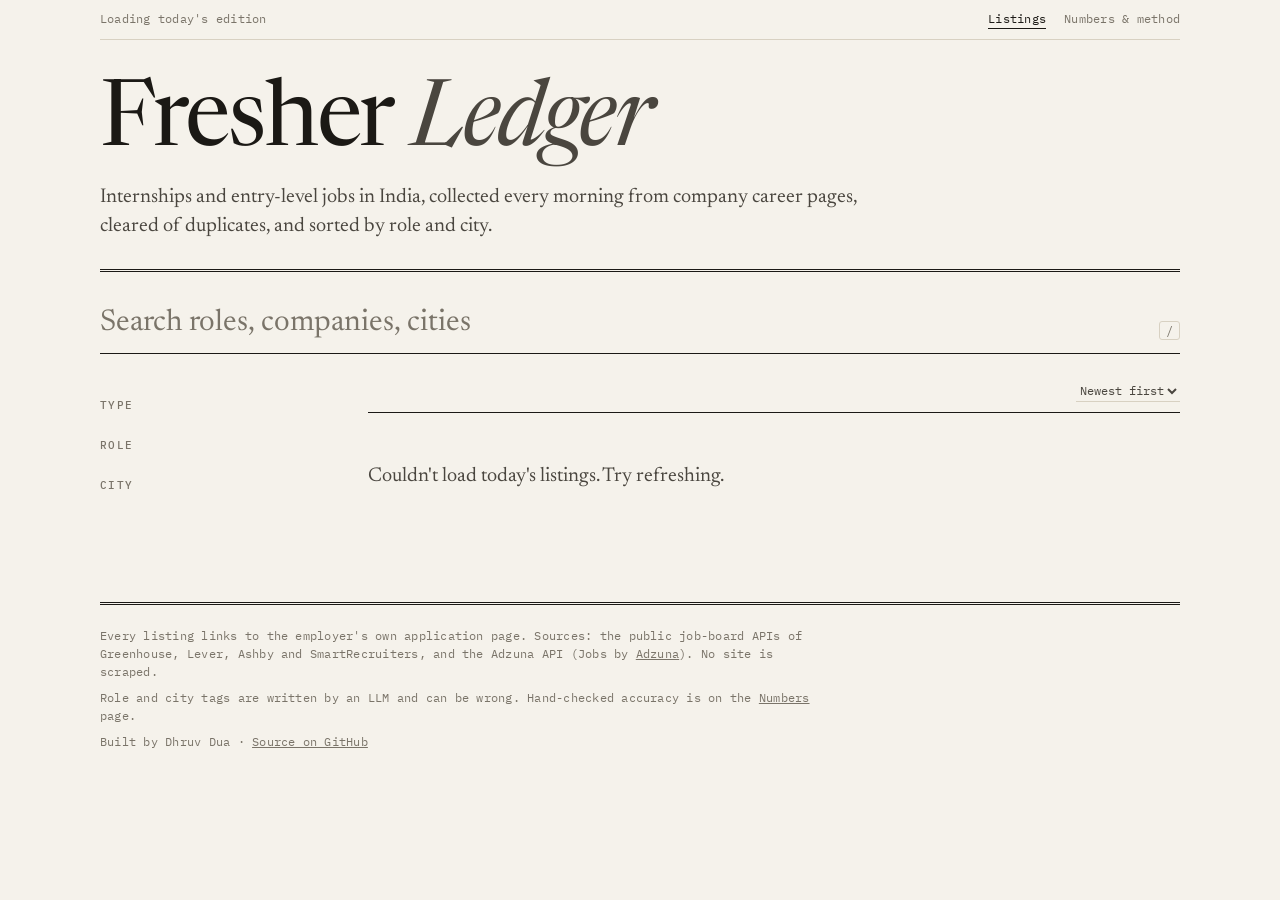
==== site/index.html @ 1c235fac "Fresher Ledger: daily pipeline, LLM tagging, static site, eval tooling Co-Authored-By: Claude Opus 5" ====
<!doctype html>
<html lang="en">
<head>
  <meta charset="utf-8">
  <meta name="viewport" content="width=device-width, initial-scale=1">
  <title>Fresher Ledger: internships and entry-level jobs in India</title>
  <meta name="description" content="Internships and fresher jobs in India, collected every morning from company career pages, de-duplicated and sorted by role and city.">
  <link rel="icon" href="data:image/svg+xml,<svg xmlns='http://www.w3.org/2000/svg' viewBox='0 0 32 32'><rect width='32' height='32' fill='%231b1915'/><text x='16' y='23' font-family='Georgia' font-size='20' fill='%23f5f2eb' text-anchor='middle'>F</text></svg>">
  <link rel="preconnect" href="https://fonts.googleapis.com">
  <link rel="preconnect" href="https://fonts.gstatic.com" crossorigin>
  <link href="https://fonts.googleapis.com/css2?family=IBM+Plex+Mono:wght@400;500&family=IBM+Plex+Sans:wght@400;500&family=Newsreader:ital,opsz,wght@0,6..72,400;0,6..72,600;1,6..72,400&display=swap" rel="stylesheet">
  <link rel="stylesheet" href="style.css">
</head>
<body>
  <div class="wrap">
    <div class="topline mono">
      <span id="updated">Loading today's edition</span>
      <nav aria-label="Pages">
        <a href="./" aria-current="page">Listings</a>
        <a href="stats.html">Numbers &amp; method</a>
      </nav>
    </div>

    <header class="masthead">
      <h1>Fresher <em>Ledger</em></h1>
      <p class="dek">Internships and entry-level jobs in India, collected every morning from
        company career pages, cleared of duplicates, and sorted by role and city.</p>
    </header>

    <div class="search" role="search">
      <label for="q" class="visually-hidden">Search jobs</label>
      <input id="q" type="search" autocomplete="off" spellcheck="false"
             placeholder="Search roles, companies, cities">
      <kbd aria-hidden="true">/</kbd>
    </div>

    <div class="layout">
      <aside class="filters" aria-label="Filters">
        <details id="filterbox">
          <summary class="mono"><span id="filtersummary">Filter by role, city, type</span></summary>
          <div class="facet"><h2>Type</h2><ul id="f-level"></ul></div>
          <div class="facet"><h2>Role</h2><ul id="f-role"></ul></div>
          <div class="facet"><h2>City</h2><ul id="f-city"></ul></div>
        </details>
      </aside>

      <main>
        <div class="resultbar">
          <div class="count" id="count" aria-live="polite"></div>
          <div class="actions">
            <button class="linkbtn" id="clear" hidden>Clear filters</button>
            <label class="visually-hidden" for="sort">Sort</label>
            <select id="sort" class="sort">
              <option value="new">Newest first</option>
              <option value="company">Company A–Z</option>
            </select>
          </div>
        </div>
        <ol class="list" id="list"><li class="skeleton">Fetching listings…</li></ol>
        <button class="morebtn" id="more" hidden>Show more</button>
      </main>
    </div>

    <footer class="mono">
      <p>Every listing links to the employer's own application page. Sources: the public job-board
        APIs of Greenhouse, Lever, Ashby and SmartRecruiters, and the Adzuna API (Jobs by
        <a href="https://www.adzuna.in" rel="noopener">Adzuna</a>). No site is scraped.</p>
      <p>Role and city tags are written by an LLM and can be wrong. Hand-checked accuracy is on the
        <a href="stats.html">Numbers</a> page.</p>
      <p>Built by Dhruv Dua · <a href="https://github.com/100XCreatorAI/beep-fresher-jobs" rel="noopener">Source on GitHub</a></p>
    </footer>
  </div>
  <script src="app.js"></script>
</body>
</html>
---- site/style.css ----
/* ------------------------------------------------------------------
   Fresher Ledger: one stylesheet, no framework.
   The look is a printed ledger: paper, ink, hairline rules, one accent.
   ------------------------------------------------------------------ */

:root {
  --paper: #f5f2eb;
  --paper-2: #ece7dc;
  --ink: #1b1915;
  --ink-2: #4a463f;
  --muted: #7a7469;
  --rule: #d8d1c2;
  --accent: #b5401b;          /* vermilion: used only for "new", focus and active state */
  --serif: "Newsreader", Georgia, "Times New Roman", serif;
  --sans: "IBM Plex Sans", system-ui, -apple-system, "Segoe UI", sans-serif;
  --mono: "IBM Plex Mono", ui-monospace, Menlo, monospace;
  --wrap: 1120px;
}

@media (prefers-color-scheme: dark) {
  :root {
    --paper: #161512;
    --paper-2: #1f1d19;
    --ink: #ece7dc;
    --ink-2: #c9c2b4;
    --muted: #8f887b;
    --rule: #34312b;
    --accent: #e4774f;
  }
}

* { box-sizing: border-box; }
html { -webkit-text-size-adjust: 100%; }
body {
  margin: 0;
  background: var(--paper);
  color: var(--ink);
  font: 15px/1.5 var(--sans);
  -webkit-font-smoothing: antialiased;
}
a { color: inherit; }
::selection { background: var(--accent); color: var(--paper); }
:focus-visible { outline: 2px solid var(--accent); outline-offset: 2px; }

.wrap { max-width: var(--wrap); margin: 0 auto; padding: 0 20px; }
.mono { font-family: var(--mono); font-size: 12px; letter-spacing: .02em; }
.muted { color: var(--muted); }
.visually-hidden { position: absolute; width: 1px; height: 1px; overflow: hidden; clip: rect(0 0 0 0); }

/* ---------------------------------------------------------- masthead */

.topline {
  border-bottom: 1px solid var(--rule);
  padding: 10px 0;
  display: flex; gap: 16px; justify-content: space-between; flex-wrap: wrap;
  color: var(--muted);
}
.topline nav { display: flex; gap: 18px; }
.topline nav a { text-decoration: none; }
.topline nav a[aria-current="page"] { color: var(--ink); border-bottom: 1px solid var(--ink); }
.topline nav a:hover { color: var(--ink); }

.masthead { padding: 40px 0 28px; border-bottom: 3px double var(--ink); }
.masthead h1 {
  font: 400 clamp(44px, 9vw, 92px)/.95 var(--serif);
  letter-spacing: -.025em;
  margin: 0;
}
.masthead h1 em { font-style: italic; color: var(--ink-2); }
.dek {
  font: 400 clamp(17px, 2.2vw, 20px)/1.45 var(--serif);
  color: var(--ink-2);
  max-width: 40em;
  margin: 16px 0 0;
}

/* ---------------------------------------------------------- search */

.search { padding: 26px 0 8px; position: relative; }
.search input {
  width: 100%;
  border: 0; border-bottom: 1px solid var(--ink);
  background: transparent; color: var(--ink);
  font: 400 clamp(22px, 3.4vw, 30px)/1.3 var(--serif);
  padding: 6px 48px 10px 0;
  border-radius: 0;
  -webkit-appearance: none;
}
.search input::placeholder { color: var(--muted); }
.search input:focus { outline: none; border-bottom-color: var(--accent); }
.search kbd {
  position: absolute; right: 0; bottom: 22px;
  font: 12px var(--mono); color: var(--muted);
  border: 1px solid var(--rule); padding: 1px 6px; border-radius: 3px;
}

/* ---------------------------------------------------------- layout */

.layout { display: grid; grid-template-columns: 1fr; gap: 0; padding-bottom: 60px; }
@media (min-width: 900px) {
  .layout { grid-template-columns: 220px 1fr; gap: 48px; }
}

/* ---------------------------------------------------------- filters (index) */

.filters { padding-top: 18px; }
.filters details > summary {
  list-style: none; cursor: pointer;
  padding: 12px 0; border-bottom: 1px solid var(--rule);
  display: flex; justify-content: space-between;
}
.filters details > summary::-webkit-details-marker { display: none; }
.filters details > summary::after { content: "+"; font-family: var(--mono); }
.filters details[open] > summary::after { content: "−"; }
@media (min-width: 900px) {
  .filters details > summary { display: none; }
  .filters { position: sticky; top: 0; align-self: start; max-height: 100vh; overflow: auto; padding-bottom: 24px; }
}

.facet { margin: 18px 0 26px; }
.facet h2 {
  font: 500 11px var(--mono); text-transform: uppercase; letter-spacing: .12em;
  color: var(--muted); margin: 0 0 8px;
}
.facet ul { list-style: none; margin: 0; padding: 0; }
.facet button {
  all: unset; box-sizing: border-box; cursor: pointer;
  width: 100%; display: flex; justify-content: space-between; gap: 12px;
  padding: 4px 0 4px 12px; position: relative;
  color: var(--ink-2);
}
.facet button:hover { color: var(--ink); }
.facet button:focus-visible { outline: 2px solid var(--accent); }
.facet button .n { font: 12px var(--mono); color: var(--muted); }
.facet button[aria-pressed="true"] { color: var(--ink); font-weight: 500; }
.facet button[aria-pressed="true"]::before {
  content: ""; position: absolute; left: 0; top: 50%; width: 6px; height: 6px;
  margin-top: -3px; background: var(--accent); border-radius: 50%;
}
.facet button[disabled] { opacity: .35; cursor: default; }

/* ---------------------------------------------------------- results */

.resultbar {
  display: flex; justify-content: space-between; align-items: baseline; gap: 12px;
  padding: 18px 0 10px; border-bottom: 1px solid var(--ink);
  flex-wrap: wrap;
}
.resultbar .count { font: 400 17px var(--serif); }
.resultbar .count b { font-weight: 600; }
.resultbar .actions { display: flex; gap: 14px; align-items: center; }
.linkbtn {
  all: unset; cursor: pointer; font: 12px var(--mono); color: var(--muted);
  text-decoration: underline; text-underline-offset: 3px;
}
.linkbtn:hover { color: var(--ink); }
select.sort {
  font: 12px var(--mono); color: var(--ink-2); background: transparent;
  border: 0; border-bottom: 1px solid var(--rule); padding: 2px 0; cursor: pointer;
}

.list { list-style: none; margin: 0; padding: 0; }
.row {
  display: grid; grid-template-columns: 56px 1fr; gap: 4px 16px;
  padding: 16px 0; border-bottom: 1px solid var(--rule);
}
@media (min-width: 640px) {
  .row { grid-template-columns: 64px 1fr auto; align-items: baseline; }
}
.row .date { color: var(--muted); padding-top: 4px; line-height: 1.3; }
.row .date .new { color: var(--accent); display: block; text-transform: uppercase; letter-spacing: .1em; font-size: 10px; }
.row h3 { margin: 0; font: 400 21px/1.25 var(--serif); letter-spacing: -.005em; }
.row h3 a { text-decoration: none; }
.row h3 a:hover { text-decoration: underline; text-decoration-thickness: 1px; text-underline-offset: 4px; }
.row .meta { margin-top: 4px; color: var(--ink-2); font-size: 14px; }
.row .meta .co { font-weight: 500; color: var(--ink); }
.row .meta .sep { color: var(--rule); margin: 0 6px; }
.row .tags { margin-top: 6px; display: flex; flex-wrap: wrap; gap: 6px 14px; color: var(--muted); }
.row .tags .lvl-Internship { color: var(--ink-2); }
.row .apply {
  grid-column: 2; font: 12px var(--mono); color: var(--ink-2);
  text-decoration: none; border-bottom: 1px solid var(--rule); justify-self: start; margin-top: 8px;
}
@media (min-width: 640px) {
  .row .apply { grid-column: 3; margin-top: 0; }
}
.row .apply:hover { color: var(--accent); border-color: var(--accent); }

mark { background: none; color: inherit; box-shadow: inset 0 -0.45em 0 rgba(181, 64, 27, .18); }

.empty { padding: 48px 0; font: 400 20px/1.5 var(--serif); color: var(--ink-2); }
.more { display: block; margin: 24px auto 0; }
.morebtn {
  all: unset; cursor: pointer; display: block; text-align: center; width: 100%;
  padding: 14px 0; border-bottom: 1px solid var(--rule); font: 13px var(--mono); color: var(--ink-2);
}
.morebtn:hover { color: var(--ink); background: var(--paper-2); }

.skeleton { padding: 48px 0; color: var(--muted); font: 400 18px var(--serif); }

/* ---------------------------------------------------------- footer */

footer {
  border-top: 3px double var(--ink); padding: 22px 0 48px; color: var(--muted);
  display: grid; gap: 8px;
}
footer p { margin: 0; max-width: 60em; }

/* ---------------------------------------------------------- stats page */

.section { padding: 34px 0; border-bottom: 1px solid var(--rule); }
.section > h2 {
  font: 500 11px var(--mono); text-transform: uppercase; letter-spacing: .12em;
  color: var(--muted); margin: 0 0 18px;
}
.section > p.lead { font: 400 19px/1.5 var(--serif); color: var(--ink-2); max-width: 38em; margin: -6px 0 22px; }

.figures { display: grid; grid-template-columns: repeat(2, 1fr); gap: 26px 24px; }
@media (min-width: 760px) { .figures { grid-template-columns: repeat(4, 1fr); } }
.figure .big { font: 400 clamp(34px, 5vw, 48px)/1 var(--serif); letter-spacing: -.02em; }
.figure .big small { font-size: .45em; color: var(--muted); margin-left: 2px; }
.figure .label { margin-top: 8px; color: var(--ink-2); font-size: 14px; }
.figure .label .mono { display: block; color: var(--muted); margin-top: 2px; }

.bars { display: grid; gap: 7px; max-width: 760px; }
.bar { display: grid; grid-template-columns: minmax(130px, 34%) 1fr 48px; gap: 12px; align-items: center; }
.bar .name { font-size: 14px; color: var(--ink-2); white-space: nowrap; overflow: hidden; text-overflow: ellipsis; }
.bar .track { height: 10px; background: var(--paper-2); }
.bar .fill { height: 100%; background: var(--ink); }
.bar .val { font: 12px var(--mono); text-align: right; color: var(--ink-2); }
.bar.drop .fill { background: var(--muted); }

.cols { display: grid; gap: 40px; }
@media (min-width: 900px) { .cols { grid-template-columns: 1fr 1fr; } }
.cols h3 { font: 400 22px var(--serif); margin: 0 0 14px; }

table.log { width: 100%; border-collapse: collapse; font: 13px var(--mono); }
table.log th, table.log td { text-align: right; padding: 8px 10px; border-bottom: 1px solid var(--rule); white-space: nowrap; }
table.log th:first-child, table.log td:first-child { text-align: left; padding-left: 0; }
table.log th { color: var(--muted); font-weight: 400; }
.tablewrap { overflow-x: auto; }

ol.steps { margin: 0; padding: 0; list-style: none; counter-reset: s; display: grid; gap: 18px; max-width: 46em; }
ol.steps li { counter-increment: s; display: grid; grid-template-columns: 34px 1fr; }
ol.steps li::before { content: counter(s, decimal-leading-zero); font: 12px var(--mono); color: var(--accent); padding-top: 4px; }
ol.steps b { font: 400 19px var(--serif); display: block; }
ol.steps span { color: var(--ink-2); }

.note { font-size: 13px; color: var(--muted); margin-top: 16px; max-width: 46em; }

/* `all: unset` on buttons would otherwise override the hidden attribute */
[hidden] { display: none !important; }
@media (max-width: 640px) { .search kbd { display: none; } }
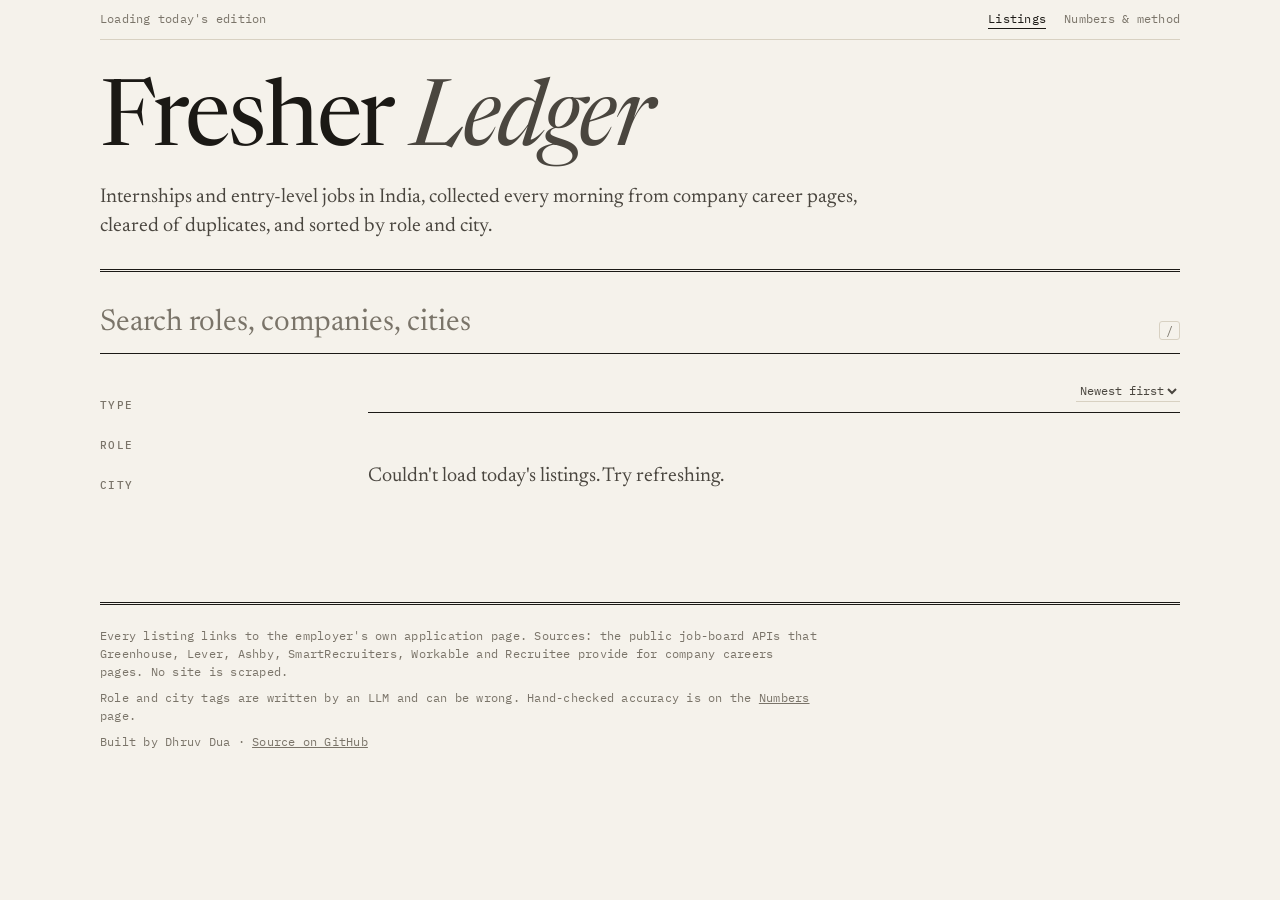
==== commit d668bb54: "Add Workable and Recruitee sources; make Adzuna optional Co-Authored-By: Claude Opus 5.5 <noreply@an" ====
--- a/site/index.html
+++ b/site/index.html
@@ -63,8 +63,8 @@
 
     <footer class="mono">
       <p>Every listing links to the employer's own application page. Sources: the public job-board
-        APIs of Greenhouse, Lever, Ashby and SmartRecruiters, and the Adzuna API (Jobs by
-        <a href="https://www.adzuna.in" rel="noopener">Adzuna</a>). No site is scraped.</p>
+        APIs that Greenhouse, Lever, Ashby, SmartRecruiters, Workable and Recruitee provide for
+        company careers pages. No site is scraped.</p>
       <p>Role and city tags are written by an LLM and can be wrong. Hand-checked accuracy is on the
         <a href="stats.html">Numbers</a> page.</p>
       <p>Built by Dhruv Dua · <a href="https://github.com/100XCreatorAI/beep-fresher-jobs" rel="noopener">Source on GitHub</a></p>
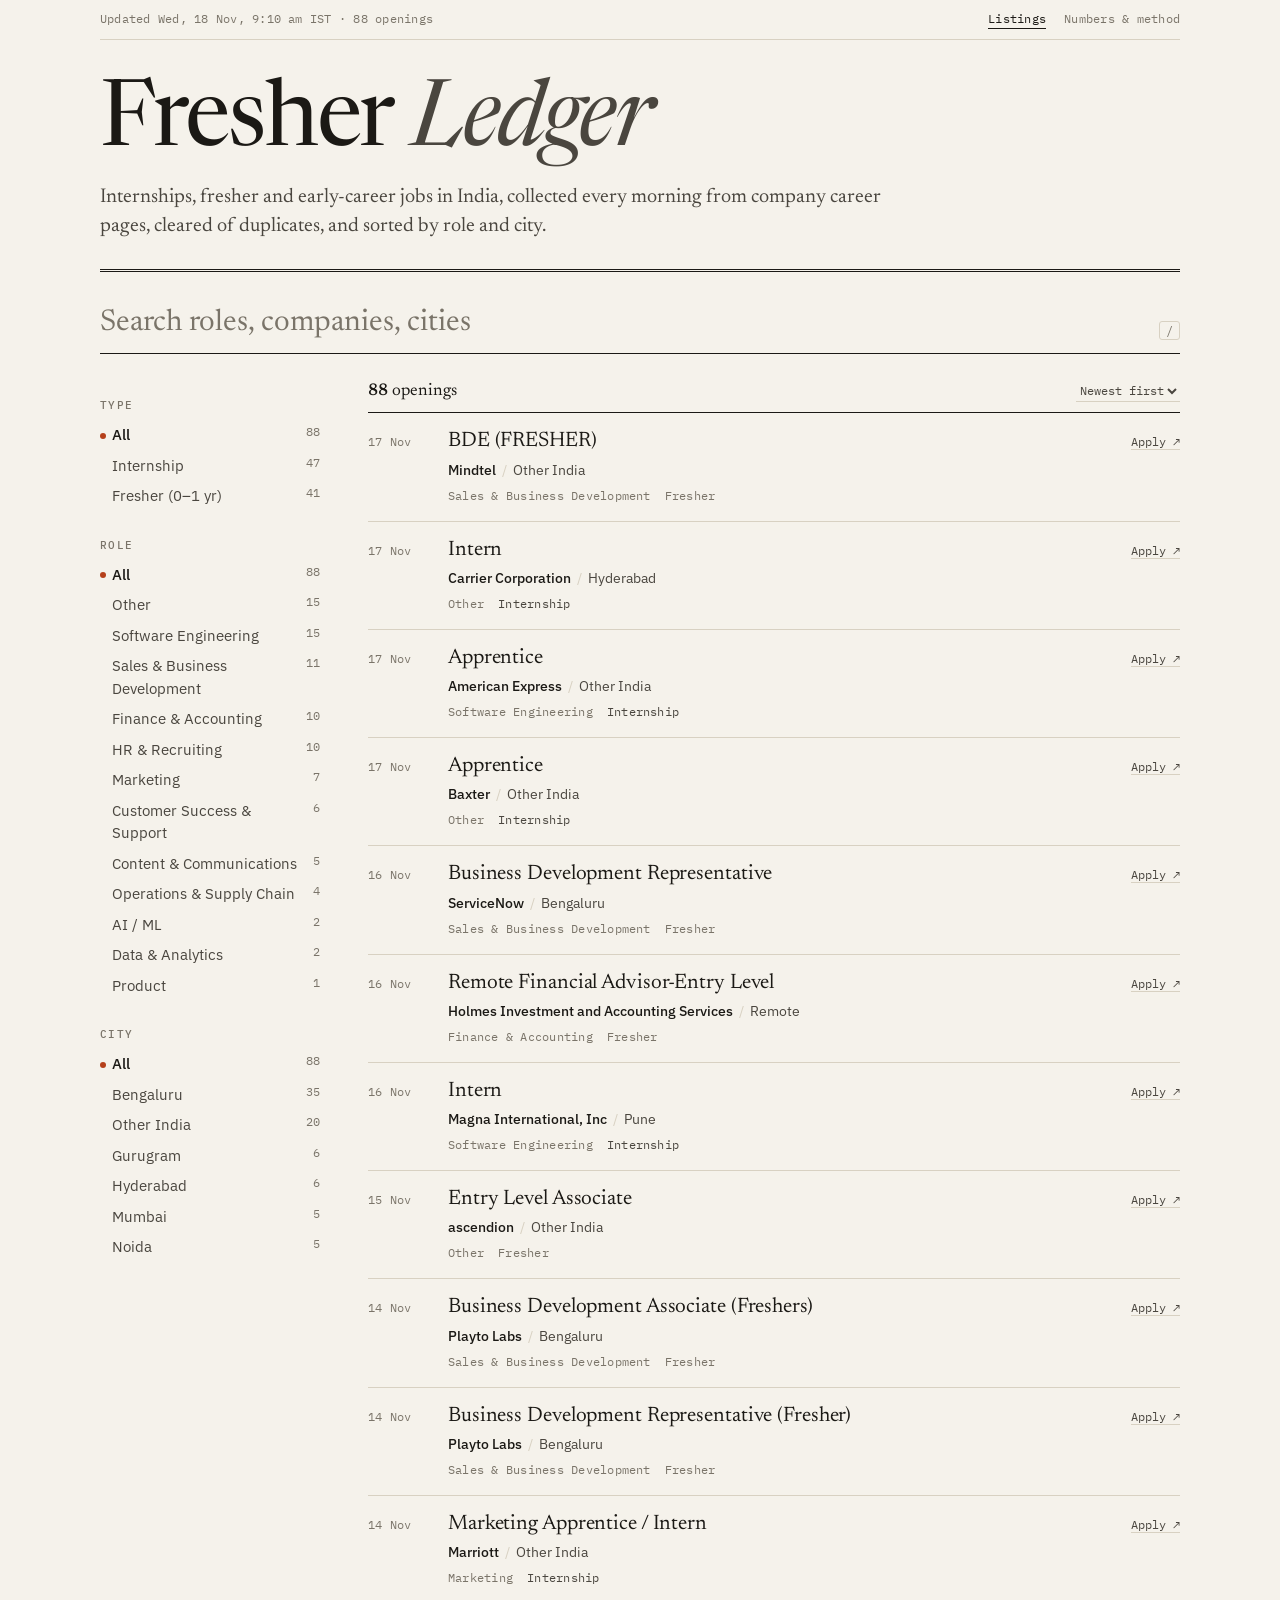
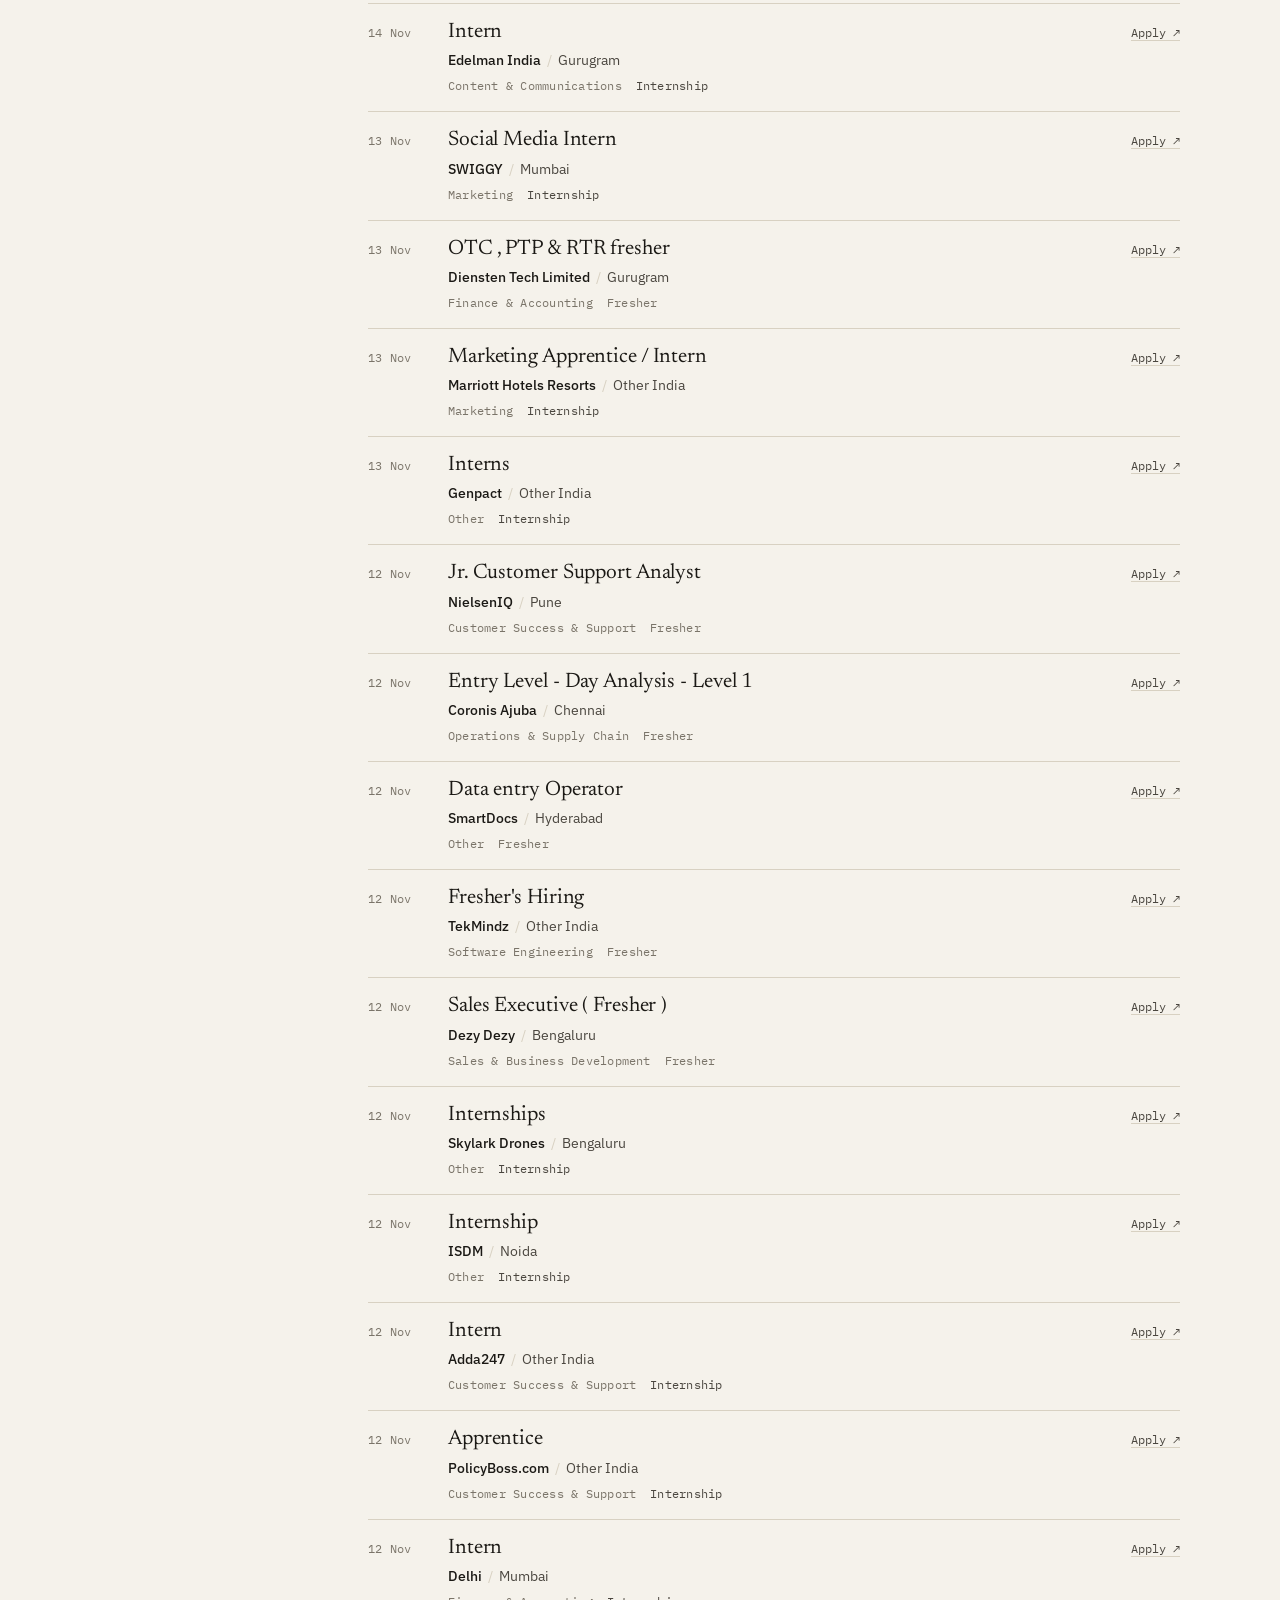
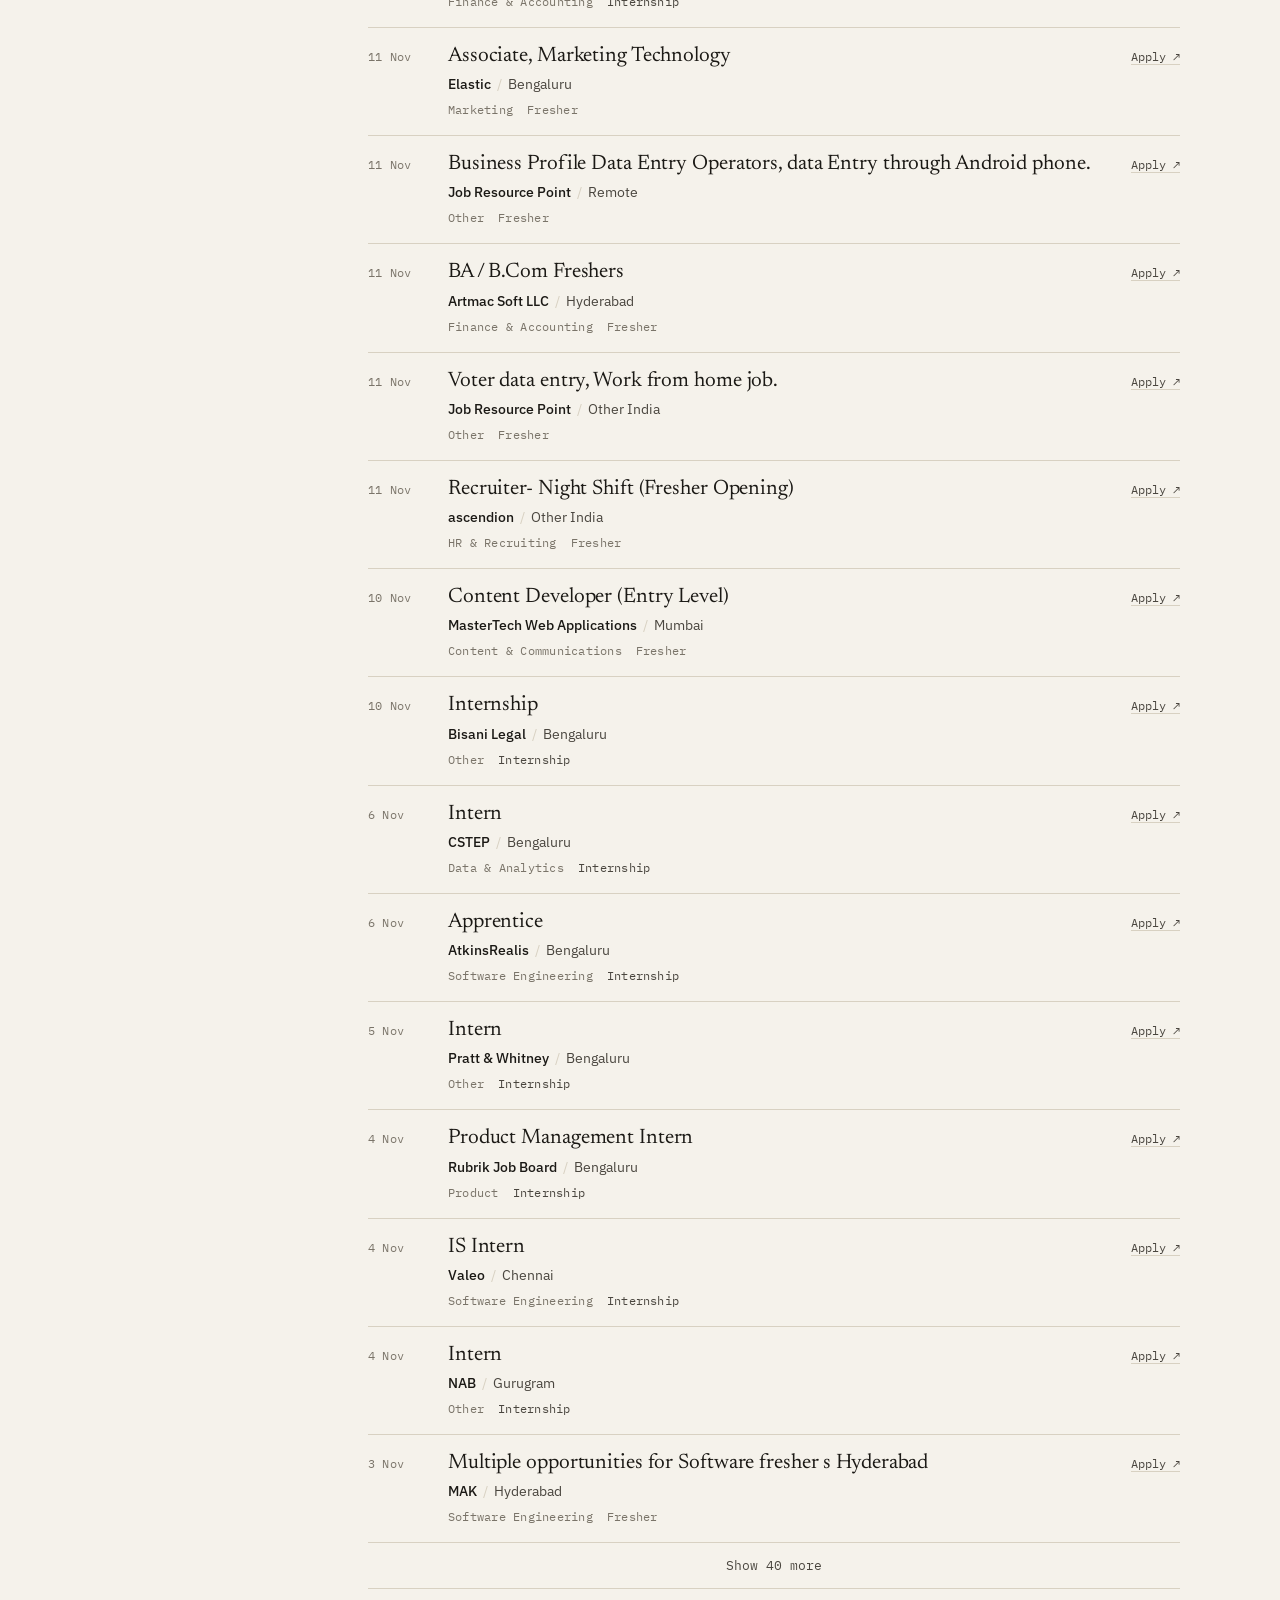
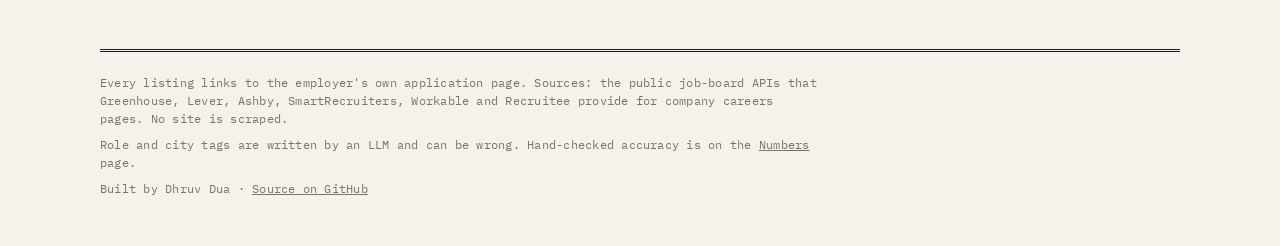
==== commit cff5693e: "Add 'Early career (up to 2 yrs)' level; parse minimum years; drop The Muse (403 from CI) Co-Authored" ====
--- a/site/index.html
+++ b/site/index.html
@@ -23,7 +23,7 @@
 
     <header class="masthead">
       <h1>Fresher <em>Ledger</em></h1>
-      <p class="dek">Internships and entry-level jobs in India, collected every morning from
+      <p class="dek">Internships, fresher and early-career jobs in India, collected every morning from
         company career pages, cleared of duplicates, and sorted by role and city.</p>
     </header>
 
@@ -67,7 +67,7 @@
         company careers pages. No site is scraped.</p>
       <p>Role and city tags are written by an LLM and can be wrong. Hand-checked accuracy is on the
         <a href="stats.html">Numbers</a> page.</p>
-      <p>Built by Dhruv Dua · <a href="https://github.com/100XCreatorAI/beep-fresher-jobs" rel="noopener">Source on GitHub</a></p>
+      <p>Built by Dhruv Dua · <a href="https://github.com/dhruvdua14/beep-fresher-jobs" rel="noopener">Source on GitHub</a></p>
     </footer>
   </div>
   <script src="app.js"></script>
--- a/site/style.css
+++ b/site/style.css
@@ -98,7 +98,7 @@
 
 .layout { display: grid; grid-template-columns: 1fr; gap: 0; padding-bottom: 60px; }
 @media (min-width: 900px) {
-  .layout { grid-template-columns: 220px 1fr; gap: 48px; }
+  .layout { grid-template-columns: 220px minmax(0, 1fr); gap: 48px; }
 }
 
 /* ---------------------------------------------------------- filters (index) */
@@ -161,11 +161,11 @@
 
 .list { list-style: none; margin: 0; padding: 0; }
 .row {
-  display: grid; grid-template-columns: 56px 1fr; gap: 4px 16px;
+  display: grid; grid-template-columns: 56px minmax(0, 1fr); gap: 4px 16px;
   padding: 16px 0; border-bottom: 1px solid var(--rule);
 }
 @media (min-width: 640px) {
-  .row { grid-template-columns: 64px 1fr auto; align-items: baseline; }
+  .row { grid-template-columns: 64px minmax(0, 1fr) auto; align-items: baseline; }
 }
 .row .date { color: var(--muted); padding-top: 4px; line-height: 1.3; }
 .row .date .new { color: var(--accent); display: block; text-transform: uppercase; letter-spacing: .1em; font-size: 10px; }
@@ -251,3 +251,4 @@
 /* `all: unset` on buttons would otherwise override the hidden attribute */
 [hidden] { display: none !important; }
 @media (max-width: 640px) { .search kbd { display: none; } }
+.row h3 { overflow-wrap: anywhere; }
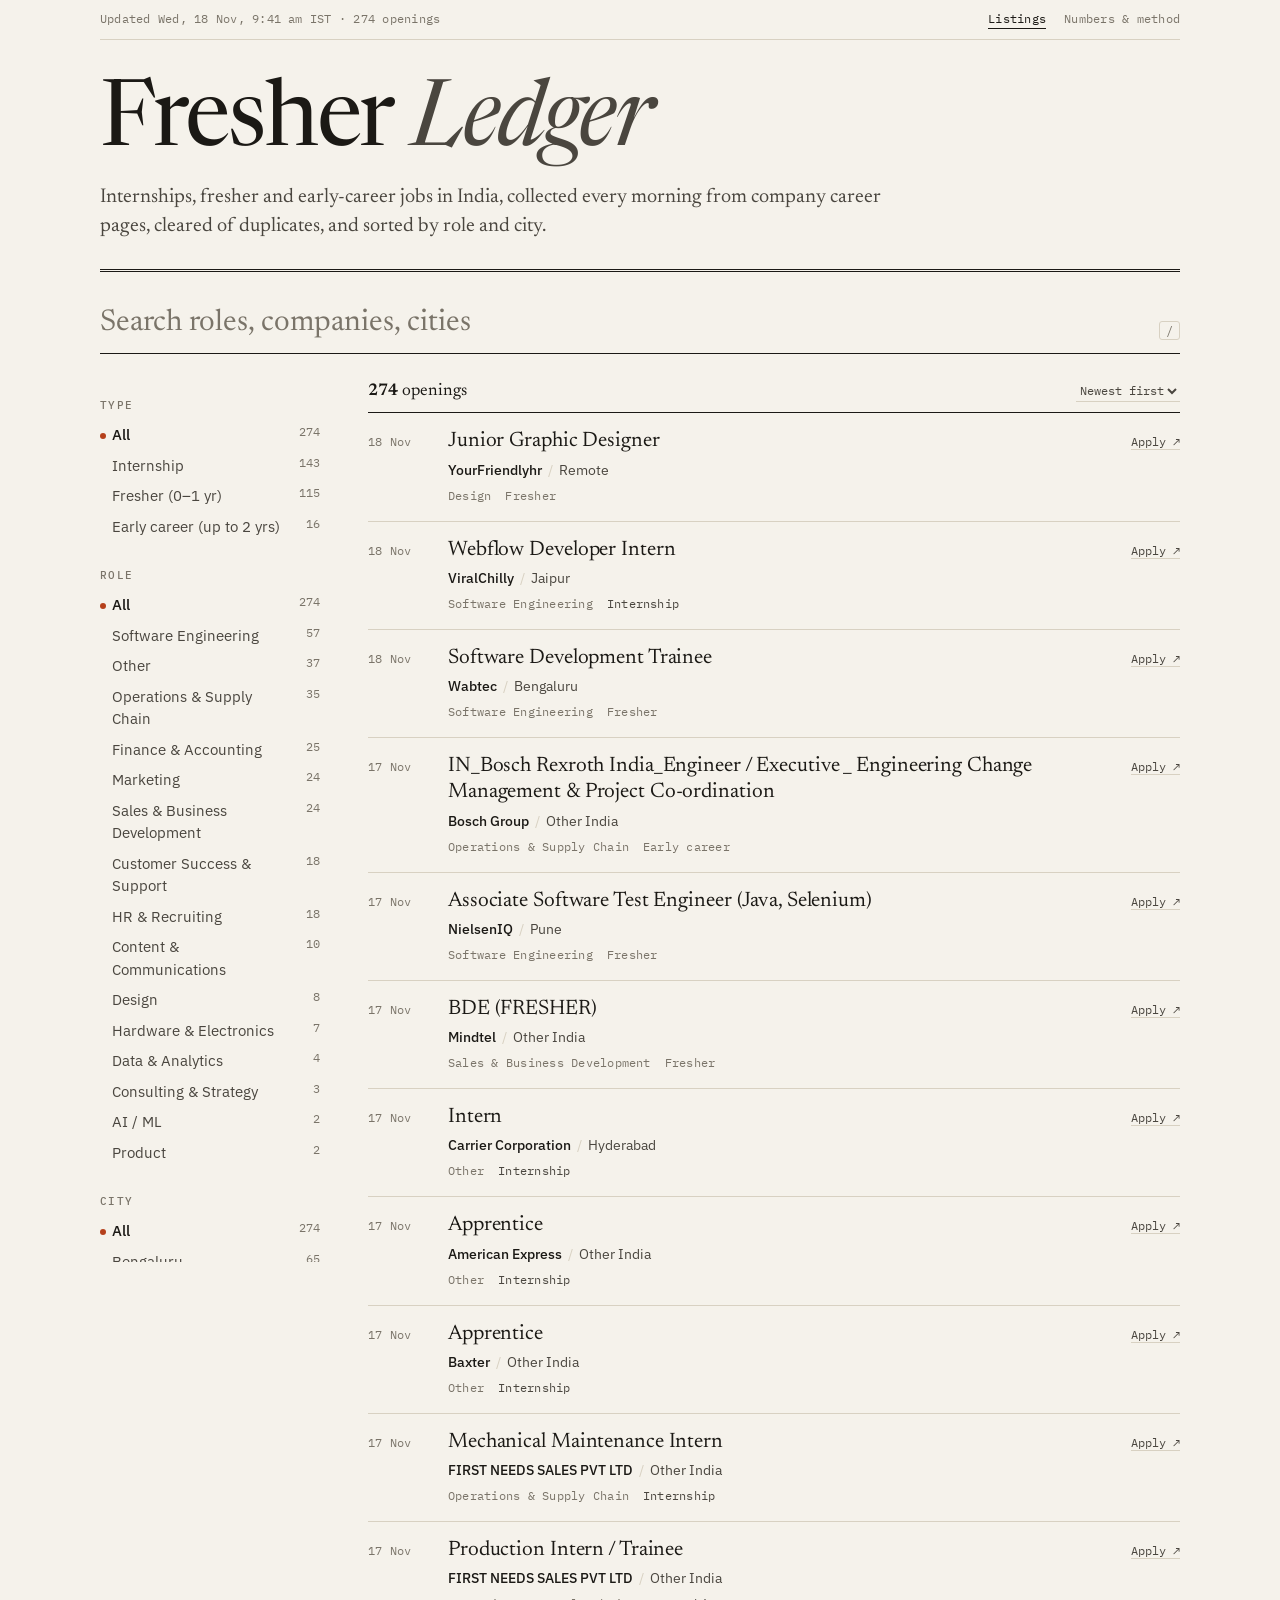
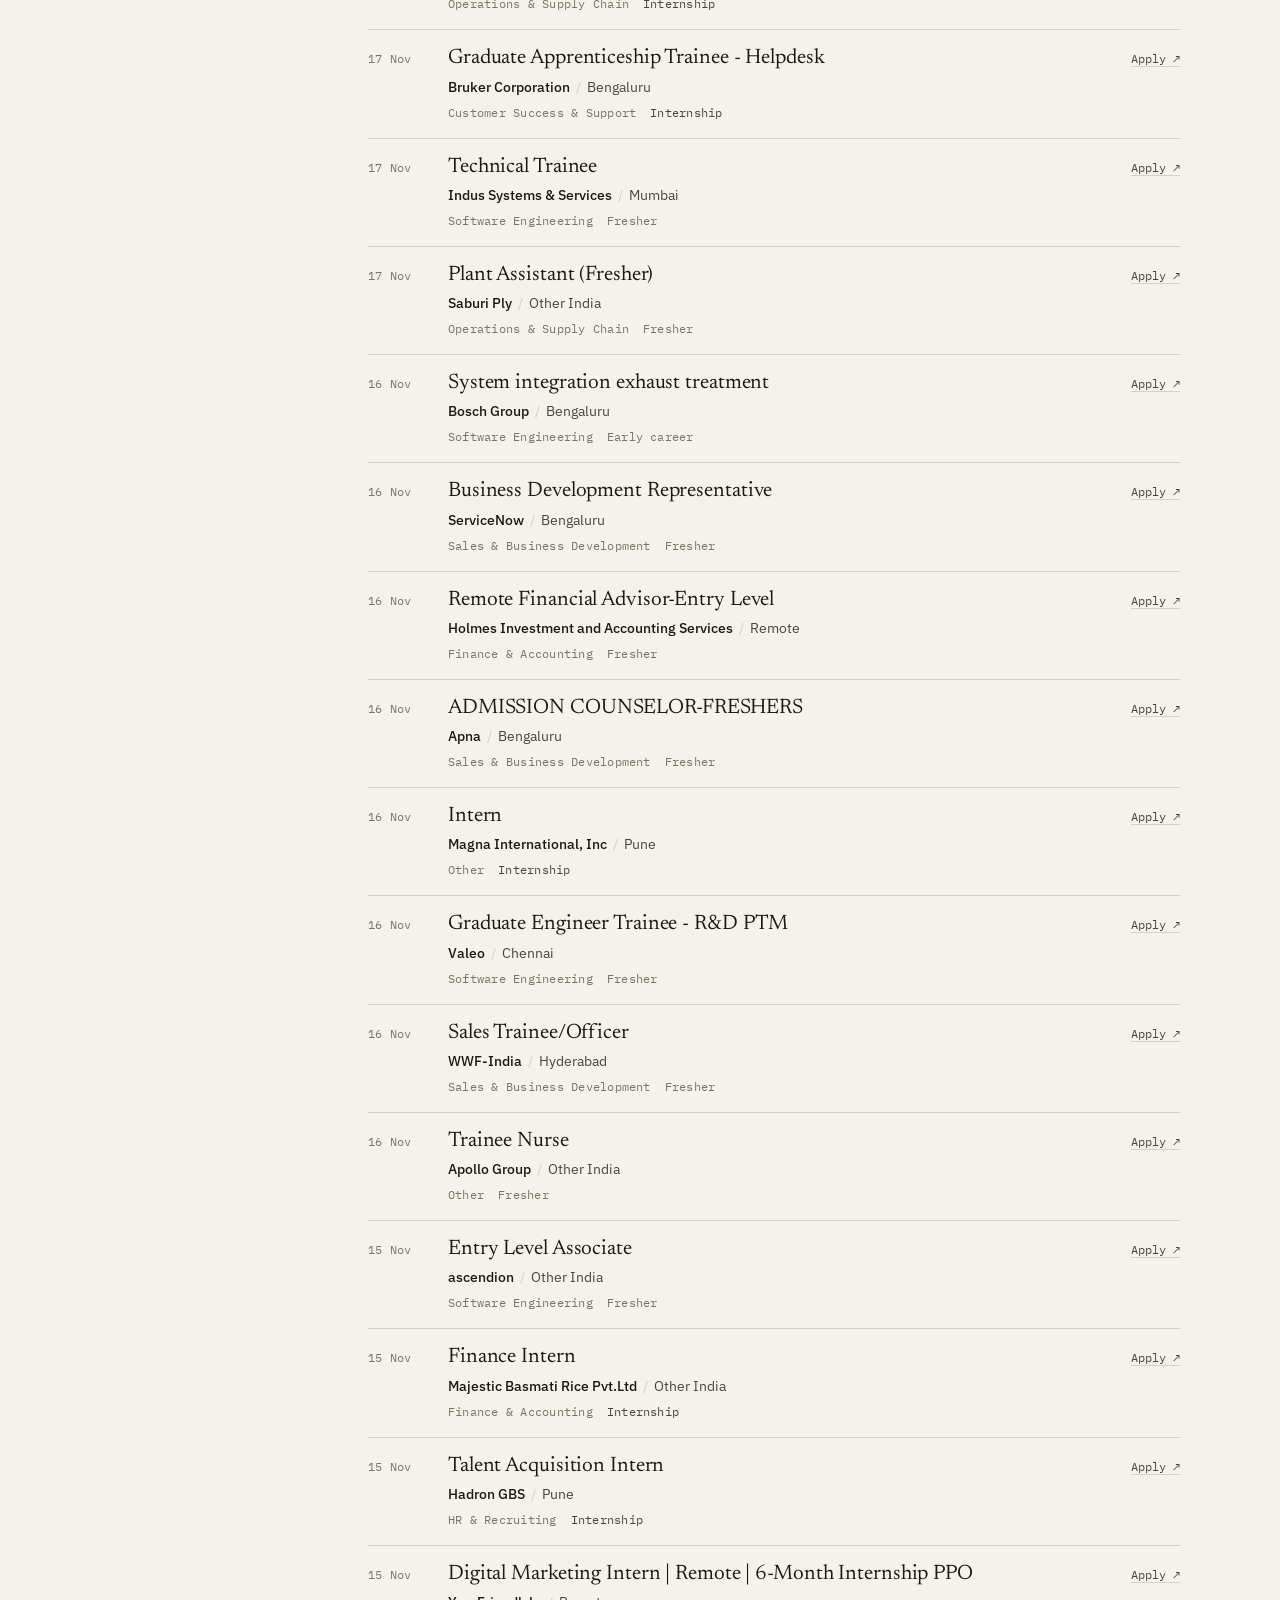
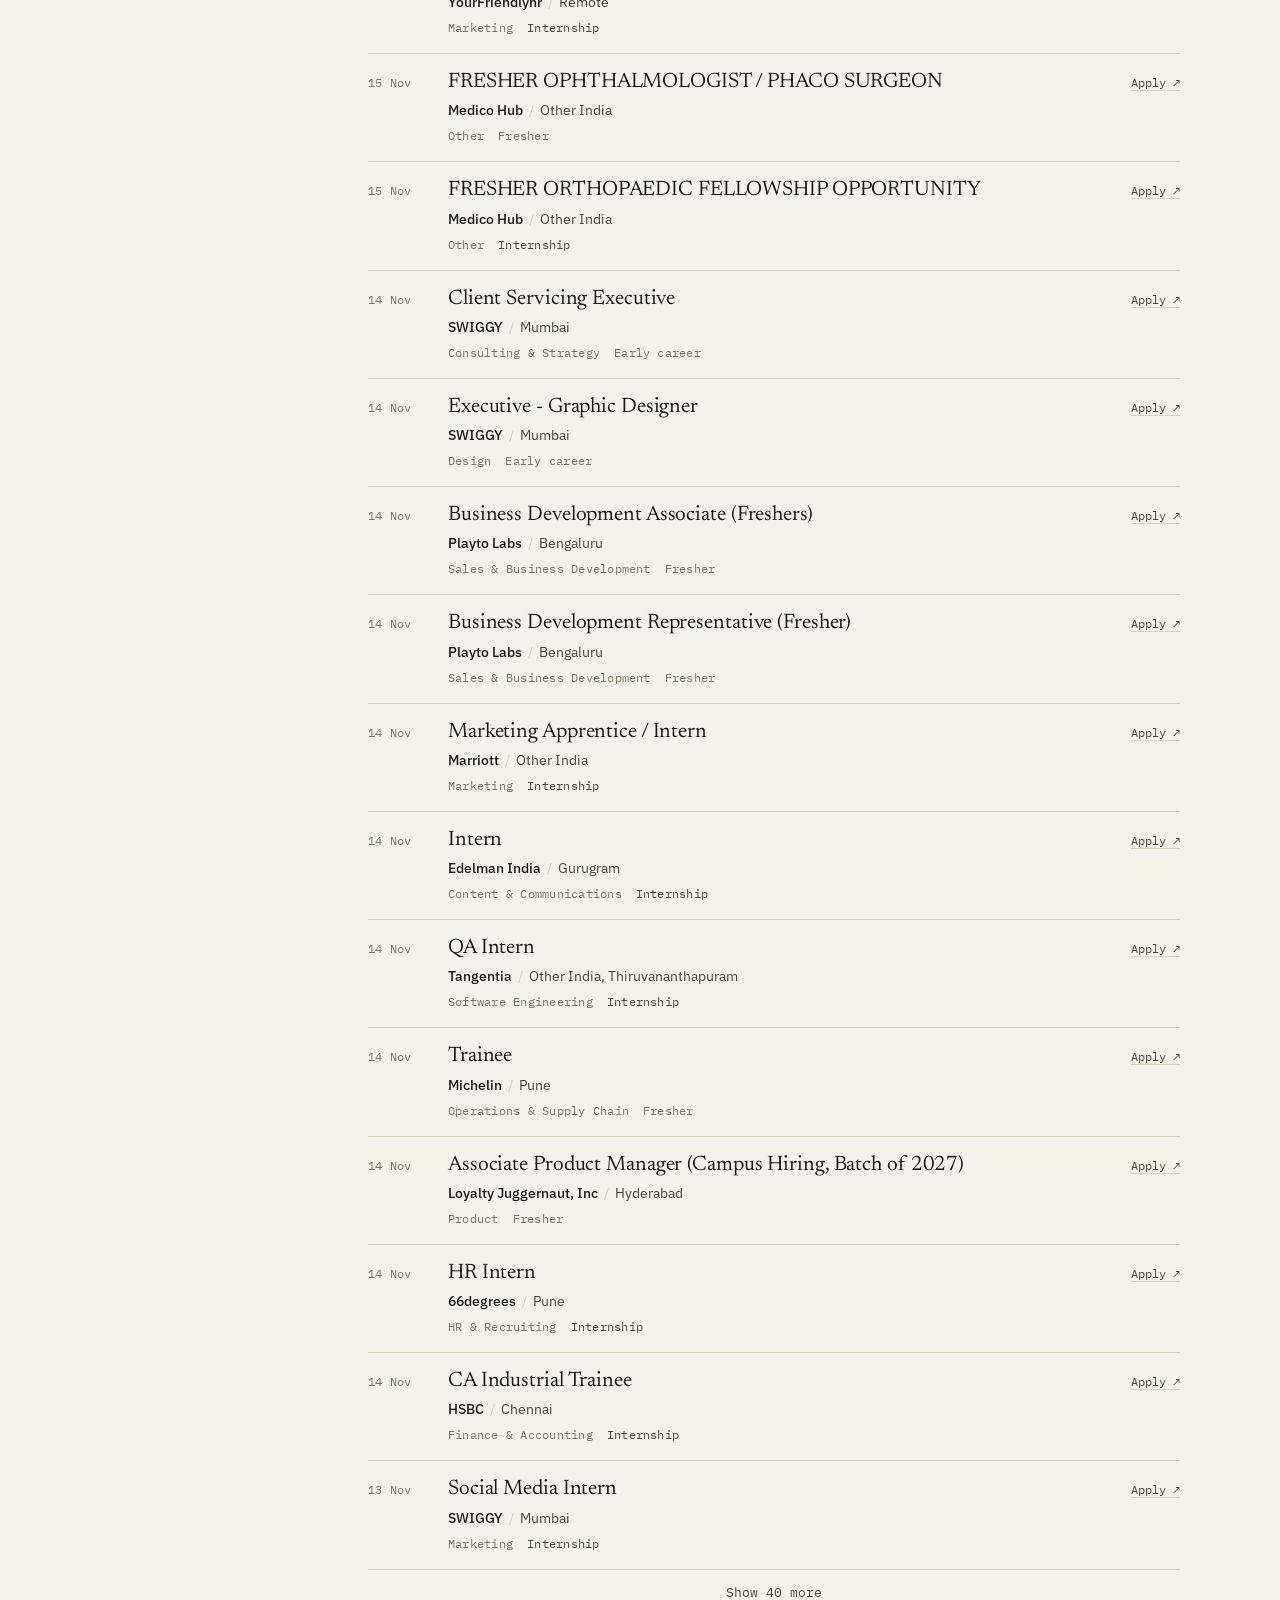
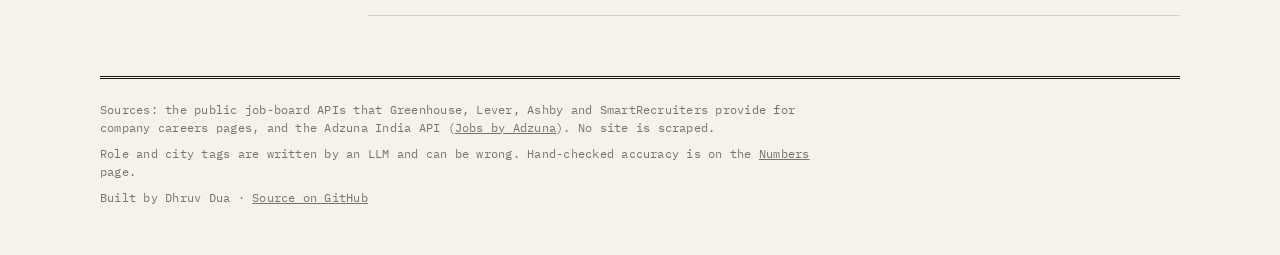
==== commit 2df6af7a: "Update source and method copy on the site and README Co-Authored-By: Claude Opus 5.5 <noreply@anthro" ====
--- a/site/index.html
+++ b/site/index.html
@@ -62,9 +62,9 @@
     </div>
 
     <footer class="mono">
-      <p>Every listing links to the employer's own application page. Sources: the public job-board
-        APIs that Greenhouse, Lever, Ashby, SmartRecruiters, Workable and Recruitee provide for
-        company careers pages. No site is scraped.</p>
+      <p>Sources: the public job-board APIs that Greenhouse, Lever, Ashby and SmartRecruiters
+        provide for company careers pages, and the Adzuna India API
+        (<a href="https://www.adzuna.in" rel="noopener">Jobs by Adzuna</a>). No site is scraped.</p>
       <p>Role and city tags are written by an LLM and can be wrong. Hand-checked accuracy is on the
         <a href="stats.html">Numbers</a> page.</p>
       <p>Built by Dhruv Dua · <a href="https://github.com/dhruvdua14/beep-fresher-jobs" rel="noopener">Source on GitHub</a></p>
